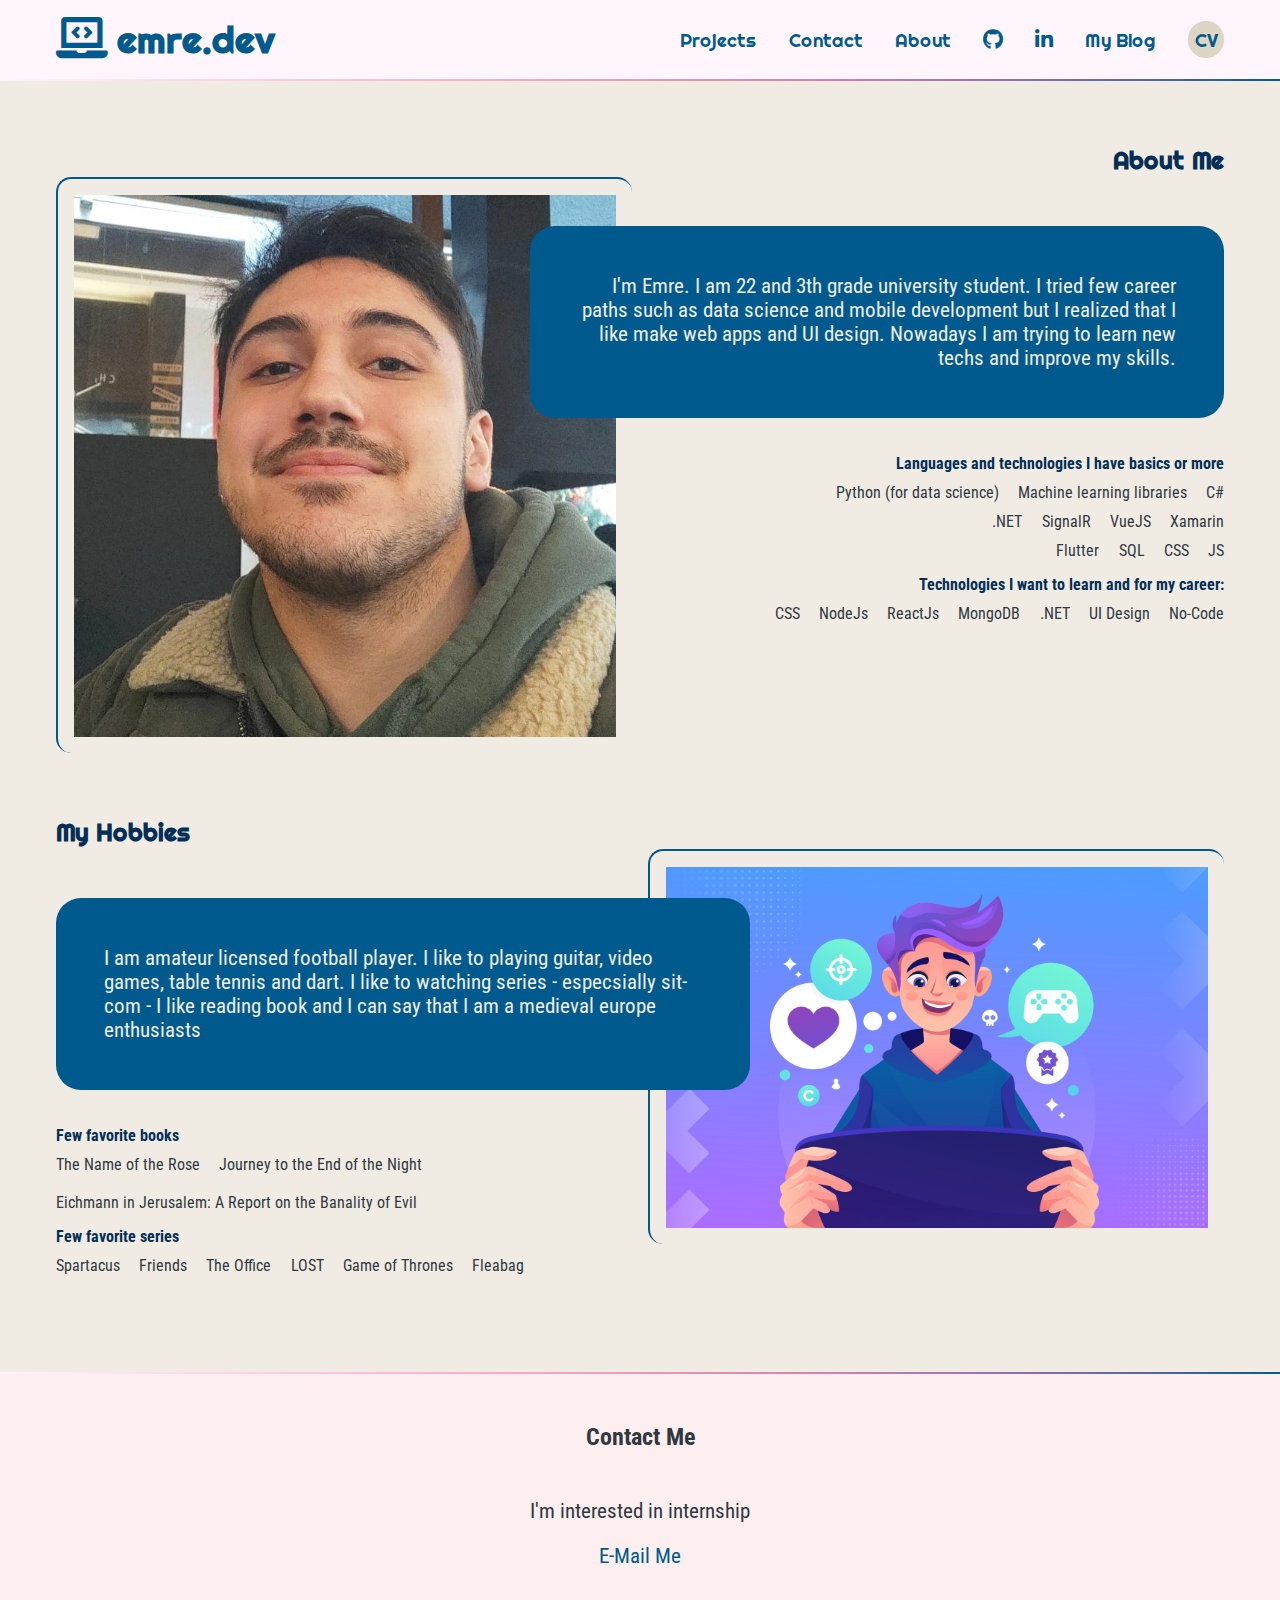
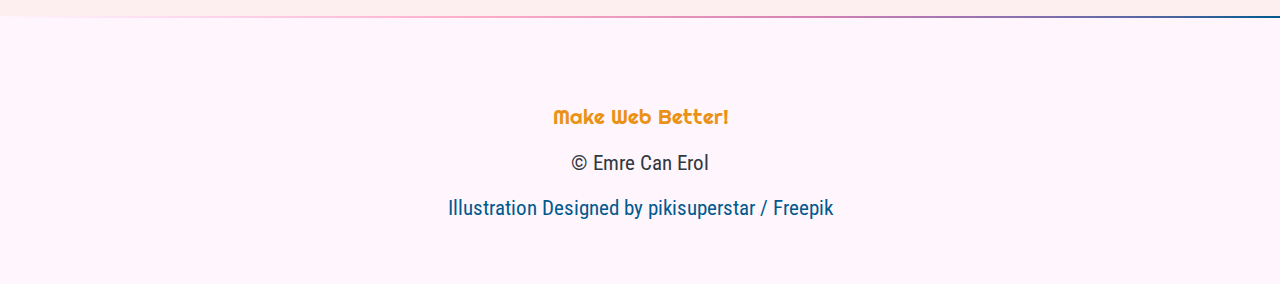
==== about.html @ 131f63ba "first commit" ====
<!DOCTYPE html>
<html lang="en">
<head>
    <meta charset="UTF-8">
    <meta http-equiv="X-UA-Compatible" content="IE=edge">
    <meta name="viewport" content="width=device-width, initial-scale=1.0">
    <link rel="preconnect" href="https://fonts.googleapis.com">
    <link rel="preconnect" href="https://fonts.gstatic.com" crossorigin>
    <link href="https://fonts.googleapis.com/css2?family=Righteous&family=Roboto+Condensed:wght@300&display=swap" rel="stylesheet">
    <link rel="stylesheet" href="https://use.fontawesome.com/releases/v5.15.4/css/all.css">
    <link rel="stylesheet" href="./css/aboutstyle.css">
    <title>emre.dev</title>
</head>
<body>
    <nav>
        <ul>
            <li>
                <h1>
                    <a href="index.html">
                        <span class="fas fa-laptop-code" aria-hidden="true"></span>
                        <span>emre.dev</span>
                    </a>
                </h1>
            </li> 
            <li><a href="#projects">Projects</a></li>
            <li><a href="#contact">Contact</a></li>
            <li><a href="about.html">About</a></li>
            
            <li><a href="https://github.com/emrerol" target="_blank"> <i class="fab fa-github"></i><span class="sr-only" aria-hidden="true">GitHub</span></a></li>
            
            <li><a href="https://www.linkedin.com/in/emre-can-erol-b62ba0173/" target="_blank"><i class="fab fa-linkedin-in"></i> <span class="sr-only" aria-hidden="true">LinkedIn</span></a></li>
            <li><a href="https://dev.to/emrerol" target="_blank">My Blog</a></li>

            <li><a href="" class="button">CV</a></li>
        </ul>
    </nav>
    <div class="gradient"></div>
    <div class="about-section-div">
        <section id="abouts">
            <article > 
                <div class="text">
                    <h3>About Me</h3>
                    <p class="pbox">I'm Emre. I am 22 and 3th grade university student. I tried few career paths such as data science and mobile development but I realized that I like make web apps and UI design. Nowadays I am trying to learn new techs and improve my skills. </p>
                    <h4>Languages and technologies I have basics or more</h4>
                    <ul>
                        <li>Python (for data science)</li>
                        <li>Machine learning libraries</li>        
                        <li>C#</li>
                    </ul>
                    <ul>
                        <li>.NET</li> 
                        <li>SignalR</li>
                        <li>VueJS</li>
                        <li>Xamarin</li>             
                    </ul>
                    <ul>
                        <li>Flutter</li>
                        <li>SQL</li>
                        <li>CSS</li> 
                        <li>JS</li>
                    </ul>
                    <h4>Technologies I want to learn and for my career:</h4>
                    <ul>
                        <li>CSS</li>
                        <li>NodeJs</li>
                        <li>ReactJs</li>
                        <li>MongoDB</li>
                        <li>.NET</li>
                        <li>UI Design</li>
                        <li>No-Code</li>
                    </ul>
                </div>  
                <img class="about-img" src="./img/emre.jpg">
            </article>
            <article class="reverse">
                <div class="text">
                    <h3>My Hobbies</h3>
                    <p class="pbox">I am amateur licensed football player. I like to playing guitar, video games, table tennis and dart. I like to watching series - especsially sit-com - I like reading book and I can say that I am a medieval europe enthusiasts</p>
                    <h4>Few favorite books</h4>
                    <ul>
                        <li>The Name of the Rose</li>
                        <li>Journey to the End of the Night</li>
                        <li>Eichmann in Jerusalem: A Report on the Banality of Evil</li>
                    </ul>
                    <h4>Few favorite series</h4>
                    <ul>
                        <li>Spartacus</li>
                        <li>Friends</li>
                        <li>The Office</li>
                        <li>LOST</li>
                        <li>Game of Thrones</li>
                        <li>Fleabag</li>
                    </ul>
                </div>  
                <img class="about-img" src="./img/hobbie.jpg">
            </article>
        </section>
    </div>
    <div class="gradient"></div>
    <div class="contact-bgcolor">
        <section id="contact">
                <h3>Contact Me</h3>
                <p>I'm interested in internship</p>
                    <li><a href="mailto:erolemrecan@outlook.com" class="emailBtn">
                        <span >E-Mail Me</span>
                    </a></li>                    
        </section>
    </div>
</body>
<div class="gradient"></div>
<footer>
    <p class="ftrP">Make Web Better!</p>
    <p>&copy; Emre Can Erol</p>
    
    <a href="http://www.freepik.com"> Illustration Designed by pikisuperstar / Freepik</a>
</footer>
</html>
---- css/aboutstyle.css ----
:root{
    --gray: #303841;
    --lightergray: #3A4750;
    --orange: #EA9215;
    --white:#EEEEEE;
    --whiterwhite : #FFF5FD;
    --pink: #FF96AD;
    --blue:#005A8D;
    --darkblue: #022E57;
    --beige: #DED5C4;
    --lightyellow:#FFF1BC;
    --lighterblue: #7986C7;
    --projectsclr:#F0ECE3;
    --righteous: 'Righteous', cursive;
    --roboto: 'Roboto Condensed', sans-serif;
    --font-size: 1.3rem;
}

html{
    box-sizing: border-box;
}

*,
*::before,
*::after{
    box-sizing: inherit;
}


body{
    padding: 0;
    margin: 0;
    font-family: var(--roboto);
    background-color: var(--whiterwhite);
    font-size: var(--font-size);
    color: var(--gray);
}



h1, h2, h3{
    margin: 0;
}

h4{
    padding-top: 15px;
}

/* NavBar */

nav{
    font-family: var(--righteous);
    font-size:90%; 
    padding: 1rem;
    
}



nav li .navName {
    font-family: var(--righteous);
    color: var(--blue);
}

nav ul {
    list-style-type: none;
    padding: 0;
    margin: 0;
    display: flex;
    flex-flow: row wrap;
    justify-content:center;
    align-items:center;
    gap: 2rem;
}

nav li:first-child{
    flex-basis: 100%;
    text-align: center;  
}

nav [class*="fa-"]{
    color: var(--blue);
    font-size: 110%;
}

nav a {
    color: var(--blue);
    text-decoration: none;
    display: block;
}

nav a:hover,
nav [class*="fa-"]:hover{
    color: var(--pink);
}

.button {
    background-color: var(--beige);
    padding: 0.4rem;
    border-radius: 50px;
}

.button:hover{
    background-color: var(--blue);
    color: var(--beige);
}

@media (min-width:850px){

    nav {
        max-width: 1200px;
        margin: 0 auto;
    }

    nav li:first-child{
        flex-basis: auto;
        text-align: left;
        margin-right: auto;
    }



}

/* footer */

footer {
    text-align: center;
    padding: 4rem 0;
}

footer ul{
    list-style-type:none;
    padding: 0;
    margin: 3rem 0;
    display: flex;
    flex-flow: row wrap;
    justify-content: center;
    gap: 2rem;
    font-size: 1.5rem;
}

footer [class*="fa-"]{
    color: var(--blue);
    font-size: 110%;
}

footer a {
    color: var(--blue);
    text-decoration: none;
    display: block;
}

footer a:hover,
footer [class*="fa-"]:hover{
    color: var(--pink);
}

.ftrP {
    color: var(--orange);
    font-family: var(--righteous);
}

/*Projects*/

.about-section-div{
    background-color: var(--projectsclr);
}

.about-img{
    width: 100%;
    margin: 2rem 0 4rem 0;
    border-radius: 15px;
    border-left: 2px solid var(--blue);
    border-top: 2px solid var(--blue);
    padding: 1rem;
}

#abouts{
    padding: 4rem 1rem;
}

#abouts h2 {
    color: var(--blue);
    font-size: 2.5rem;
    margin-bottom: calc(2.5rem * 1.5);
}

#abouts h3{
    color: var(--darkblue);
    font-family: var(--righteous);
}


#abouts h4{
    color: var(--darkblue);
    font-size: 1rem;
    margin: 0;
}

.pbox{
    background-color:var(--blue);
    color: var(--white);
    padding: 3rem;
    margin-top: 50px;
    border-radius: 25px;
    font-size: 1.3rem;
}

#abouts ul{
    list-style-type: none;
    padding: 0;
    margin: 0;
    display: flex;
    flex-flow: row wrap;
    justify-content: flex-start;
    gap: 1.2rem;
    font-size: 1rem;
}

@media (min-width:550px){
    article{
        display: grid;
        grid-template-columns: repeat(10,1fr);
        gap: 1rem;
    }

    #abouts{
        max-width: 1200px;
        margin: 0 auto;
    }

    .about-img{
        grid-column: 1/6;
        grid-row: 1/2;
    }
    .text{
        grid-column: 5/11;
        grid-row:1/2;
        order: 2;
        text-align: right;
    }

    #abouts ul {
        justify-content: flex-end;
        padding-top: 10px;
    }

    #abouts .reverse .text{
        grid-column: 1/7;
        order: 2;
        text-align: left;
        
    }

    .reverse .about-img{
        width: 100%;
        margin: 2rem 0 4rem 0;
        border-radius: 15px;
        border-left: 2px solid var(--blue);
        border-top: 2px solid var(--blue);
        padding: 1rem;
        grid-column: 6/11;
        grid-row: 1/2;
    }

    #abouts .reverse ul{
        justify-content: flex-start;
    }

    
}






/* Contact */

.contact-bgcolor{
    background-color:#FDEFEF;
}

.gradient{
    background-image: linear-gradient(to left, #005a8d, #4f65a0, #806ead, #ac77b3, #d482b3, #e390b9, #f19fc0, #ffaec8, #fec0da, #fdd2e8, #fde4f4, #fff5fd);
    height: 2px;
}

#contact {
    text-align: center;
    width: 400px;
    margin: 0 auto;
    padding: 3rem 0;
    
}

#contact p{
    margin-top: 3rem;
}

#contact li{
    list-style-type: none;
}

#contact a{
    color: var(--blue);
    text-align: center;
    text-decoration: none;

}

#contact a:hover{
    list-style-type: none;
    color: var(--lighterblue)
}
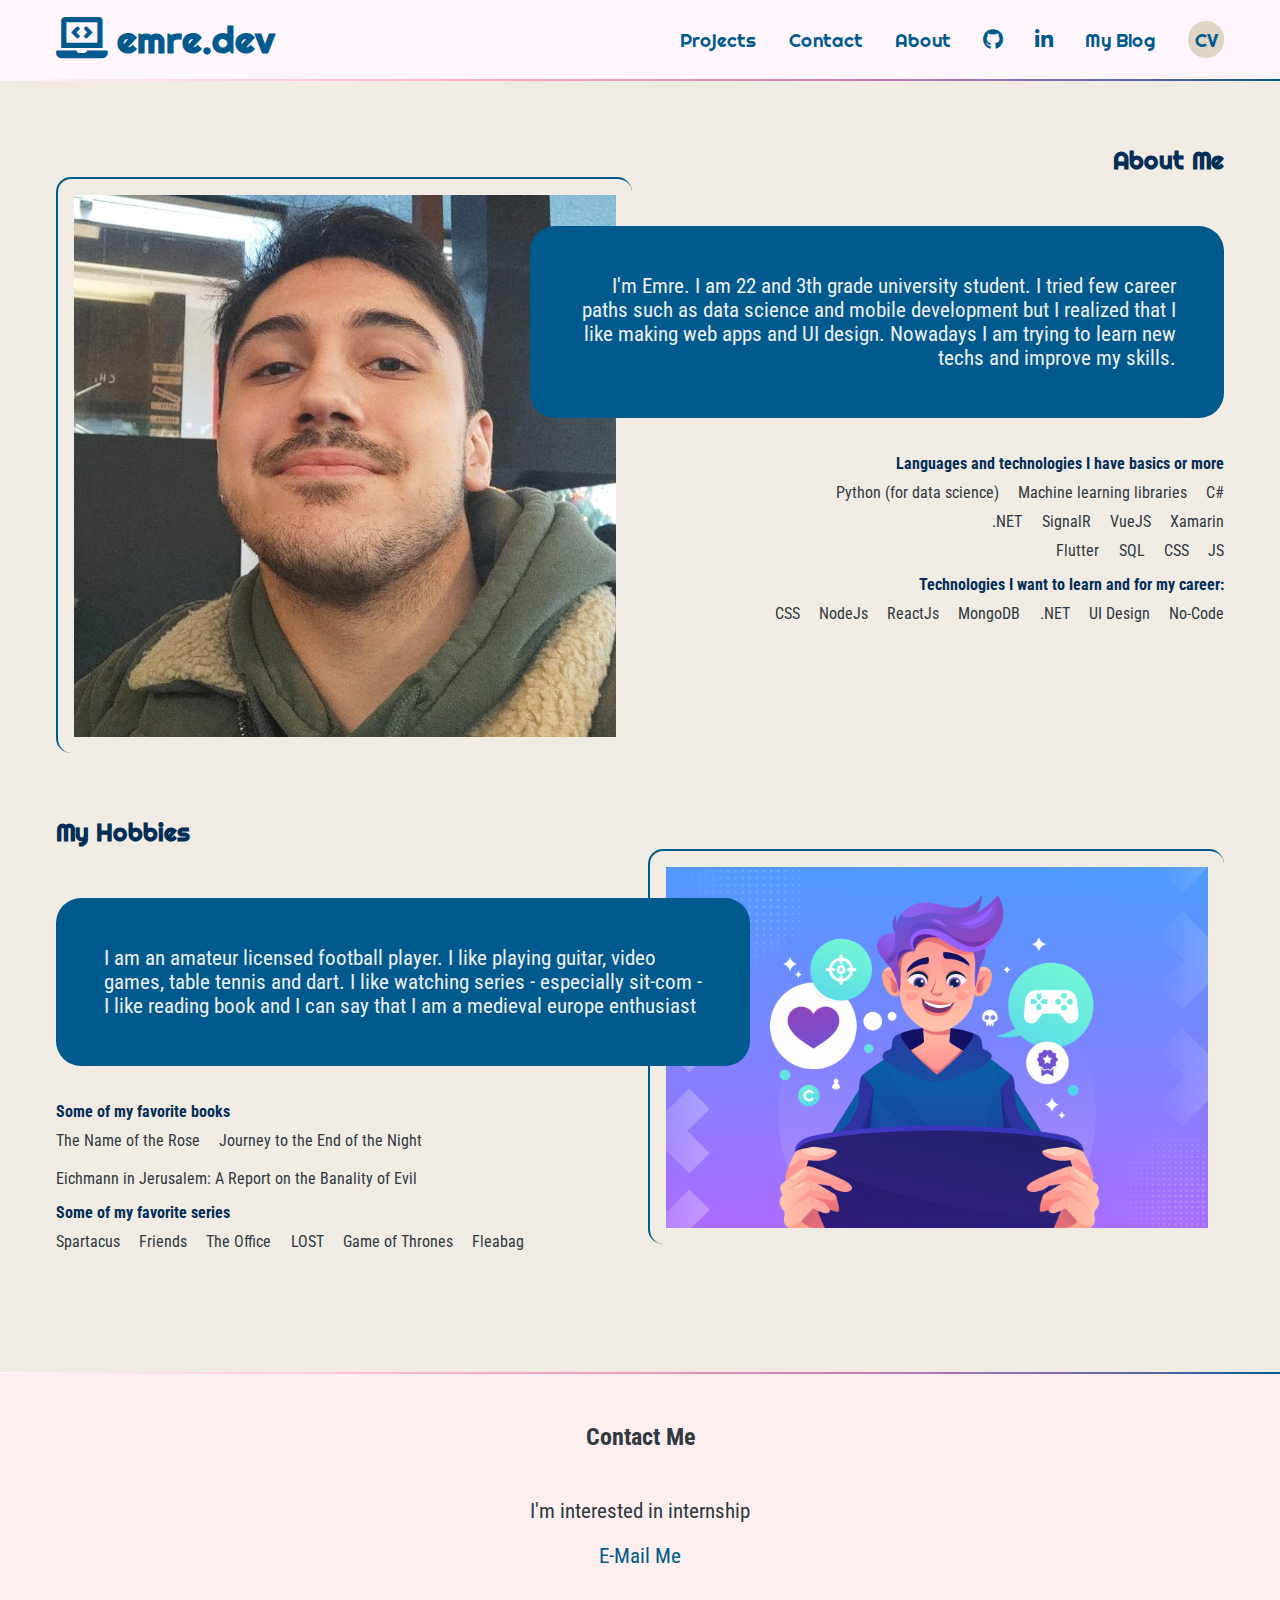
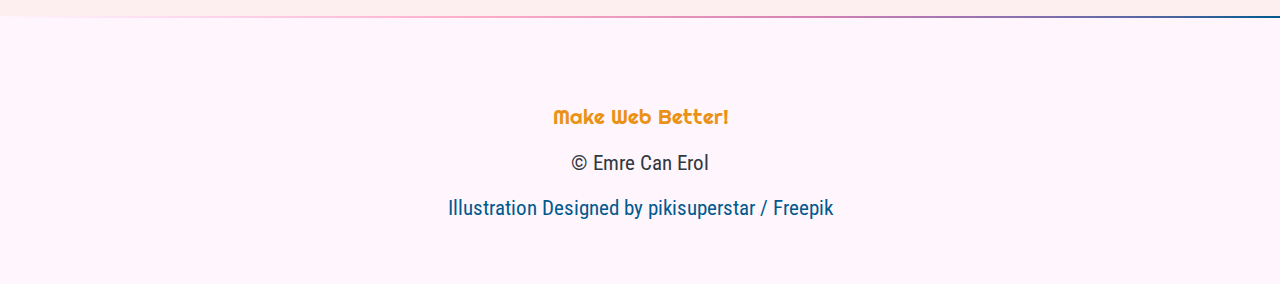
==== commit b995854c: "Update about.html" ====
--- a/about.html
+++ b/about.html
@@ -40,7 +40,7 @@
             <article > 
                 <div class="text">
                     <h3>About Me</h3>
-                    <p class="pbox">I'm Emre. I am 22 and 3th grade university student. I tried few career paths such as data science and mobile development but I realized that I like make web apps and UI design. Nowadays I am trying to learn new techs and improve my skills. </p>
+                    <p class="pbox">I'm Emre. I am 22 and 3th grade university student. I tried few career paths such as data science and mobile development but I realized that I like making web apps and UI design. Nowadays I am trying to learn new techs and improve my skills. </p>
                     <h4>Languages and technologies I have basics or more</h4>
                     <ul>
                         <li>Python (for data science)</li>
@@ -75,14 +75,14 @@
             <article class="reverse">
                 <div class="text">
                     <h3>My Hobbies</h3>
-                    <p class="pbox">I am amateur licensed football player. I like to playing guitar, video games, table tennis and dart. I like to watching series - especsially sit-com - I like reading book and I can say that I am a medieval europe enthusiasts</p>
-                    <h4>Few favorite books</h4>
+                    <p class="pbox">I am an amateur licensed football player. I like playing guitar, video games, table tennis and dart. I like watching series - especially sit-com - I like reading book and I can say that I am a medieval europe enthusiast</p>
+                    <h4>Some of my favorite books</h4>
                     <ul>
                         <li>The Name of the Rose</li>
                         <li>Journey to the End of the Night</li>
                         <li>Eichmann in Jerusalem: A Report on the Banality of Evil</li>
                     </ul>
-                    <h4>Few favorite series</h4>
+                    <h4>Some of my favorite series</h4>
                     <ul>
                         <li>Spartacus</li>
                         <li>Friends</li>
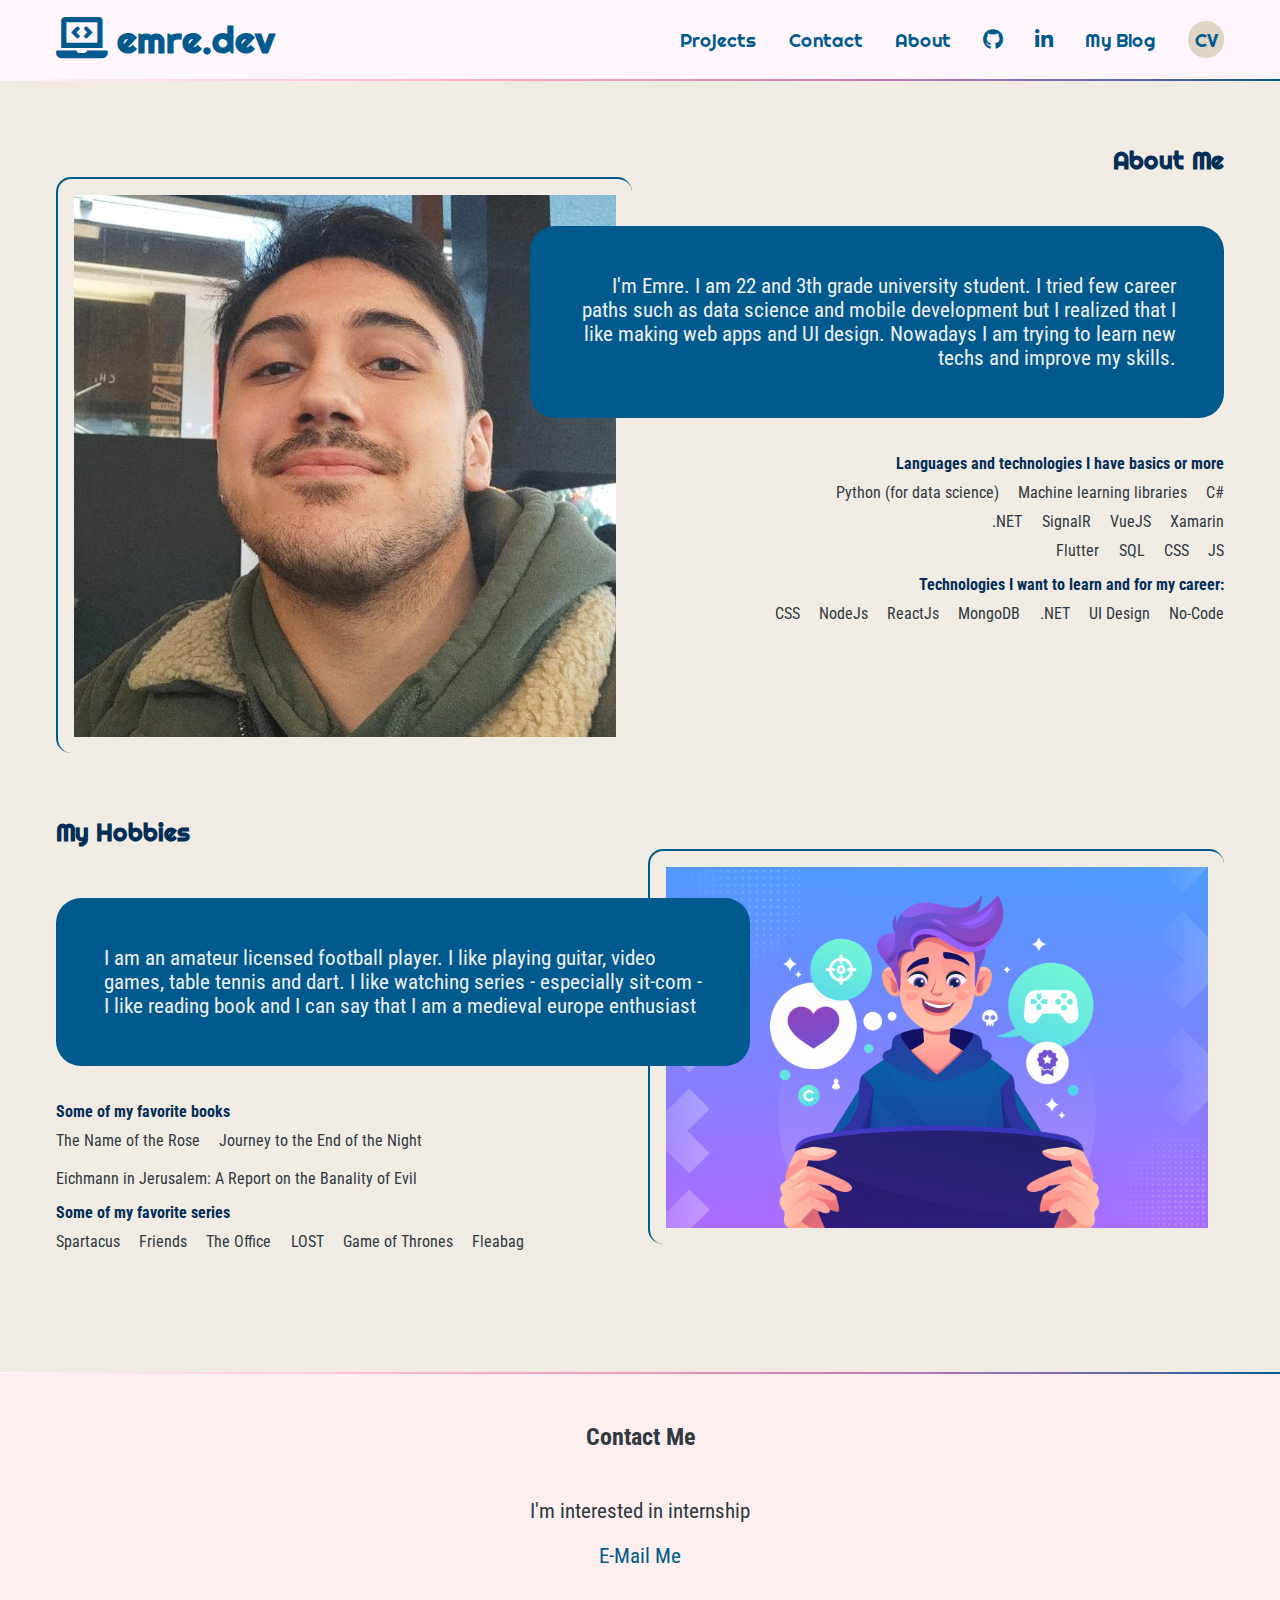
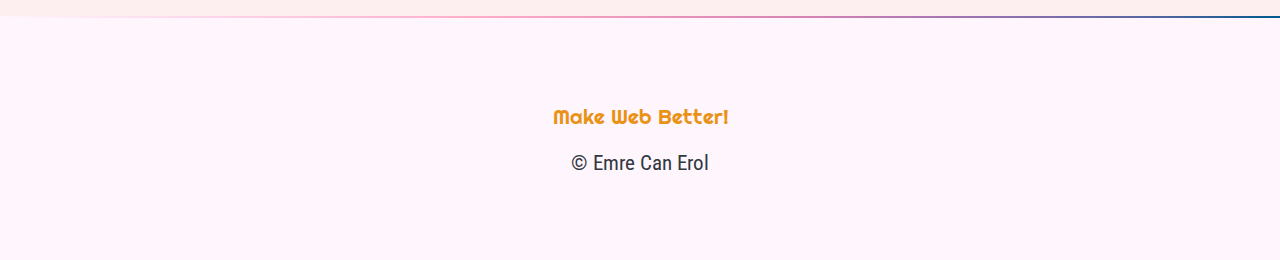
==== commit c0dc9d0f: "Update about.html" ====
--- a/about.html
+++ b/about.html
@@ -112,7 +112,6 @@
     <p class="ftrP">Make Web Better!</p>
     <p>&copy; Emre Can Erol</p>
     
-    <a href="http://www.freepik.com"> Illustration Designed by pikisuperstar / Freepik</a>
 </footer>
 </html>
 
